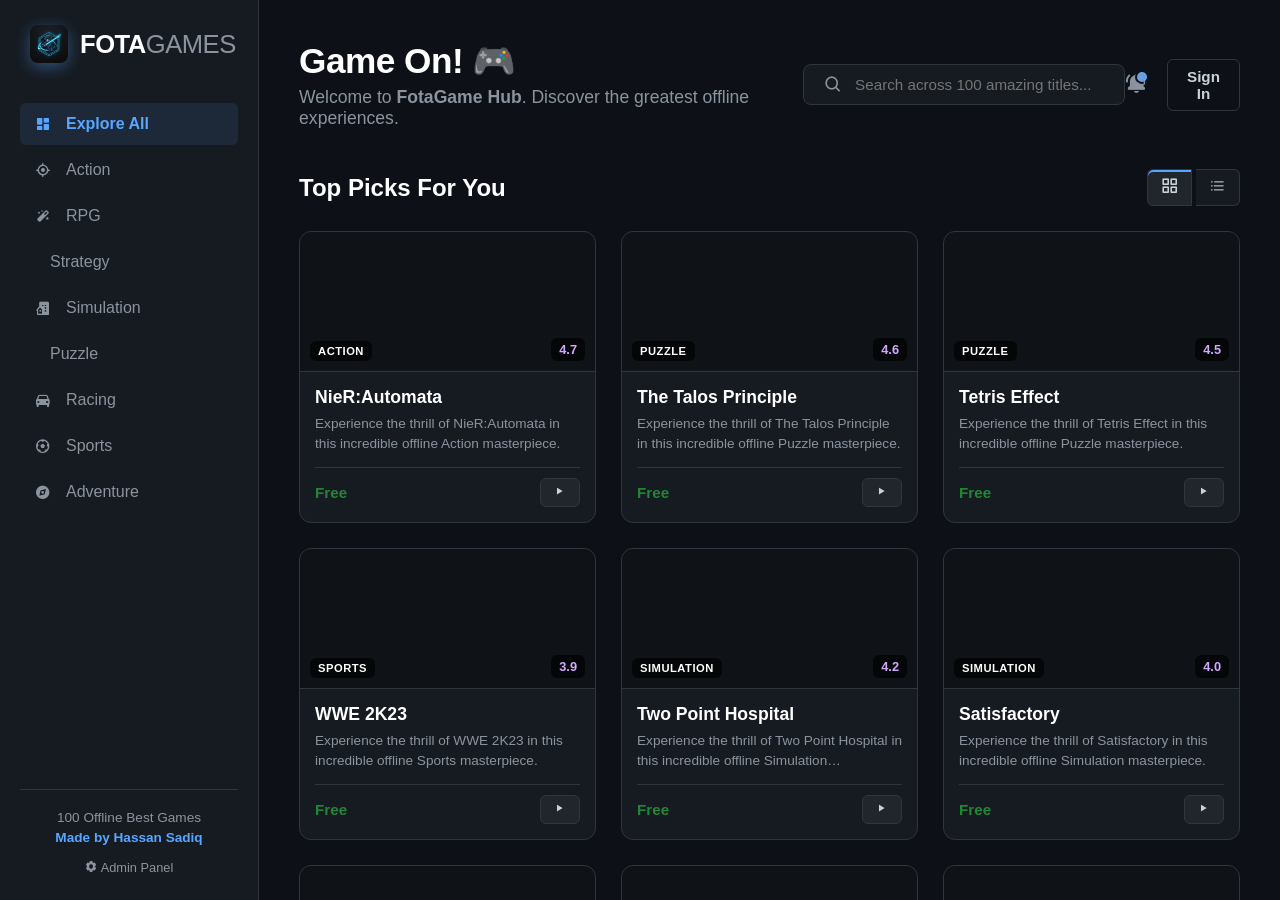
==== index.html @ 3e4408db "Add files via upload" ====
<!DOCTYPE html>
<html lang="en">
<head>
    <meta charset="UTF-8">
    <meta name="viewport" content="width=device-width, initial-scale=1.0">
    <title>FotaGame Hub - Top Offline Games</title>
    <meta name="description" content="Discover the best 100 offline games across all categories in the visually stunning FotaGame Hub.">
    <!-- Google Fonts for Modern Typography -->
    <link href="https://fonts.googleapis.com/css2?family=Outfit:wght@300;400;600;800&family=Space+Grotesk:wght@500;700&display=swap" rel="stylesheet">
    <!-- Boxicons for modern icons -->
    <link href='https://unpkg.com/boxicons@2.1.4/css/boxicons.min.css' rel='stylesheet'>
    <!-- Custom CSS -->
    <link rel="stylesheet" href="styles.css">
    <!-- Google Identity Services -->
    <script src="https://accounts.google.com/gsi/client" async defer></script>
</head>
<body>

    <!-- Removed dynamic neon background elements for professional clean theme -->

    <!-- Sidebar Navigation -->
    <nav class="sidebar">
        <div class="logo">
            <div class="pro-logo-icon" style="padding: 0; background: transparent; box-shadow: 0 4px 15px rgba(88, 166, 255, 0.4);">
                <img src="anime-logo.png" alt="Anime Logo" style="width: 100%; height: 100%; object-fit: cover; border-radius: 8px;">
            </div>
            <div class="logo-text">FOTA<span>GAMES</span></div>
        </div>
        <ul class="nav-links">
            <li class="active" data-filter="all">
                <i class='bx bxs-dashboard'></i>
                <span>Explore All</span>
            </li>
            <li data-filter="Action">
                <i class='bx bx-target-lock'></i>
                <span>Action</span>
            </li>
            <li data-filter="RPG">
                <i class='bx bxs-magic-wand'></i>
                <span>RPG</span>
            </li>
            <li data-filter="Strategy">
                <i class='bx bx-chess'></i>
                <span>Strategy</span>
            </li>
            <li data-filter="Simulation">
                <i class='bx bxs-building-house'></i>
                <span>Simulation</span>
            </li>
            <li data-filter="Puzzle">
                <i class='bx bxs-puzzle'></i>
                <span>Puzzle</span>
            </li>
            <li data-filter="Racing">
                <i class='bx bxs-car'></i>
                <span>Racing</span>
            </li>
            <li data-filter="Sports">
                <i class='bx bx-football'></i>
                <span>Sports</span>
            </li>
            <li data-filter="Adventure">
                <i class='bx bxs-compass'></i>
                <span>Adventure</span>
            </li>
        </ul>
        <div class="sidebar-footer">
            <p>100 Offline Best Games</p>
            <p style="margin-top: 5px; font-weight: 600; color: var(--primary-color);">Made by Hassan Sadiq</p>
            <a href="admin.html" style="display: inline-block; margin-top: 15px; color: var(--text-secondary); text-decoration: none; font-size: 0.8rem; transition: color 0.2s;"><i class='bx bxs-cog'></i> Admin Panel</a>
        </div>
    </nav>

    <!-- Main Content Area -->
    <main class="main-content">
        <!-- Top Header Container -->
        <header class="top-header">
            <div class="welcome-text">
                <h1>Game On! 🎮</h1>
                <p>Welcome to <strong>FotaGame Hub</strong>. Discover the greatest offline experiences.</p>
            </div>
            
            <div class="search-bar">
                <i class='bx bx-search'></i>
                <input type="text" id="searchInput" placeholder="Search across 100 amazing titles...">
            </div>
            
            <div class="user-profile">
                <!-- Notifications -->
                <div class="notification" id="notifBtn">
                    <i class='bx bxs-bell-ring'></i>
                    <span class="badge" id="notifBadge">3</span>
                    
                    <!-- Notification Dropdown -->
                    <div class="notif-dropdown hidden" id="notifDropdown">
                        <div class="notif-header">
                            <h4>Notifications</h4>
                            <span class="mark-read" id="markReadBtn">Mark all as read</span>
                        </div>
                        <ul class="notif-list">
                            <li>
                                <div class="notif-icon" style="background: rgba(88, 166, 255, 0.2); color: var(--primary-color)"><i class='bx bx-gift'></i></div>
                                <div class="notif-text">
                                    <p><strong>Welcome!</strong> Claim your free daily reward.</p>
                                    <span>Just now</span>
                                </div>
                            </li>
                            <li>
                                <div class="notif-icon" style="background: rgba(35, 134, 54, 0.2); color: var(--accent-color)"><i class='bx bx-joystick'></i></div>
                                <div class="notif-text">
                                    <p><strong>New Games Added</strong> Check out the Racing category!</p>
                                    <span>2 hours ago</span>
                                </div>
                            </li>
                            <li>
                                <div class="notif-icon" style="background: rgba(248, 81, 73, 0.2); color: #f85149"><i class='bx bx-error-alt'></i></div>
                                <div class="notif-text">
                                    <p><strong>Server Maintenance</strong> Scheduled for tomorrow at 2 AM.</p>
                                    <span>1 day ago</span>
                                </div>
                            </li>
                        </ul>
                    </div>
                </div>
                
                <!-- Auth Container -->
                <div class="auth-container" id="authContainer">
                    <button class="login-trigger-btn" id="headerLoginBtn">Sign In</button>
                    <div class="avatar hidden" id="userAvatar">
                        <img src="https://ui-avatars.com/api/?name=Hassan+Sadiq&background=58a6ff&color=fff" alt="User Profile">
                    </div>
                </div>
            </div>
        </header>

        <!-- Dynamic Content Grid -->
        <section class="games-section">
            <div class="section-header">
                <h2 id="categoryTitle">Top Picks For You</h2>
                <div class="view-options">
                    <button class="active"><i class='bx bx-grid-alt'></i></button>
                    <button><i class='bx bx-list-ul'></i></button>
                </div>
            </div>
            
            <div class="games-grid" id="gamesGrid">
                <!-- Game Cards will be injected here via JavaScript -->
            </div>
            
            <div class="no-results hidden" id="noResultsMsg">
                <i class='bx bx-ghost'></i>
                <h3>No games found</h3>
                <p>Try searching for a different title or category.</p>
            </div>
        </section>
    </main>

    <!-- Game Player Modal -->
    <div class="player-modal hidden" id="playerModal">
        <div class="player-content">
            <button class="close-modal" id="closeModal"><i class='bx bx-x'></i></button>
            
            <div class="game-screen" id="gameScreen">
                <!-- Loading State -->
                <div class="loading-state" id="loadingState">
                    <div class="loader"></div>
                    <h2 id="loadingTitle" style="color: white; margin-bottom: 10px;">Launching Game...</h2>
                    <div class="progress-bar">
                        <div class="progress" id="loadingProgress"></div>
                    </div>
                    <p id="loadingStatus">Connecting to local server...</p>
                </div>
                
                <!-- "Playing" State (Real Game Iframe) -->
                <div class="playing-state hidden" id="playingState" style="width: 100%; height: 100%; padding: 0;">
                    <iframe id="gameIframe" src="" width="100%" height="100%" frameborder="0" scrolling="no" allowfullscreen></iframe>
                </div>
            </div>
            
            <div class="player-sidebar">
                <img src="" alt="Game Icon" id="playerGameIcon" class="player-game-icon">
                <h3 id="playerSidebarTitle">Game Title</h3>
                <span class="category-tag" id="playerSidebarCat">Category</span>
                <div class="player-stats">
                    <div class="stat">
                        <i class='bx bxs-time'></i>
                        <span>Time Played: <br><strong>0h 0m</strong></span>
                    </div>
                    <div class="stat">
                        <i class='bx bxs-star'></i>
                        <span>Rating: <br><strong id="playerSidebarRating">5.0</strong></span>
                    </div>
                </div>
                <div class="player-actions">
                    <button class="btn-primary" id="restartBtn"><i class='bx bx-refresh'></i> Restart</button>
                    <button class="btn-secondary"><i class='bx bx-cog'></i> Settings</button>
                </div>
            </div>
        </div>
    </div>

    <!-- Login Modal -->
    <div class="login-modal hidden" id="loginModal">
        <div class="login-content">
            <button class="close-modal" id="closeLoginModal"><i class='bx bx-x'></i></button>
            <div class="login-header">
                <i class='bx bxs-user-circle' style="font-size: 4rem; color: var(--primary-color); margin-bottom: 10px;"></i>
                <h2>Sign In Required</h2>
                <p>You must be logged in to play games.</p>
            </div>
            <div class="login-body" style="display: flex; justify-content: center;">
                <div id="g_id_onload"
                     data-client_id="5281733740-ov9udon2lugdbhleremk98cupr7l3v9i.apps.googleusercontent.com"
                     data-context="signin"
                     data-ux_mode="popup"
                     data-callback="handleCredentialResponse"
                     data-auto_prompt="false">
                </div>
                <!-- Official Google Sign-In Button -->
                <div class="g_id_signin"
                     data-type="standard"
                     data-shape="rectangular"
                     data-theme="outline"
                     data-text="signin_with"
                     data-size="large"
                     data-logo_alignment="left">
                </div>
            </div>
            <p class="login-footer">By signing in, I agree to the Terms of Service & Privacy Policy.</p>
        </div>
    </div>

    <!-- Custom Scripts -->
    <script src="script.js"></script>
</body>
</html>
---- styles.css ----
/* Premium Professional Theme */
:root {
    --bg-color: #0d1117; /* GitHub Dark Mode style */
    --surface-color: #161b22;
    --surface-highlight: #21262d;
    --primary-color: #58a6ff; /* Professional crisp blue */
    --accent-color: #238636; /* Clean green for interactions */
    --text-primary: #c9d1d9;
    --text-secondary: #8b949e;
    --border-color: #30363d;
    
    --font-heading: -apple-system, BlinkMacSystemFont, "Segoe UI", Helvetica, Arial, sans-serif, "Apple Color Emoji", "Segoe UI Emoji";
    --font-body: -apple-system, BlinkMacSystemFont, "Segoe UI", Helvetica, Arial, sans-serif;
    
    --transition: all 0.2s ease-in-out;
}

* {
    margin: 0;
    padding: 0;
    box-sizing: border-box;
}

body {
    background-color: var(--bg-color);
    color: var(--text-primary);
    font-family: var(--font-body);
    display: flex;
    min-height: 100vh;
    overflow-x: hidden;
}

/* Sidebar Styling */
.sidebar {
    width: 280px;
    background: var(--surface-color);
    border-right: 1px solid var(--border-color);
    height: 100vh;
    position: sticky;
    top: 0;
    display: flex;
    flex-direction: column;
    padding: 25px 20px;
}

/* Professional Typography Logo */
.logo {
    display: flex;
    align-items: center;
    gap: 12px;
    margin-bottom: 40px;
    padding-left: 10px;
}

.pro-logo-icon {
    width: 38px;
    height: 38px;
    background: linear-gradient(135deg, var(--primary-color), #3168b5);
    border-radius: 10px;
    display: flex;
    align-items: center;
    justify-content: center;
    color: white;
    font-size: 1.4rem;
    box-shadow: 0 4px 15px rgba(88, 166, 255, 0.2);
    animation: floatIcon 3s ease-in-out infinite;
}

@keyframes floatIcon {
    0% { transform: translateY(0) rotate(0deg); }
    50% { transform: translateY(-5px) rotate(5deg); }
    100% { transform: translateY(0) rotate(0deg); }
}

.logo-text {
    font-family: var(--font-heading);
    font-size: 1.6rem;
    font-weight: 800;
    color: #ffffff;
    letter-spacing: -0.5px;
}

.logo-text span {
    color: var(--text-secondary);
    font-weight: 400;
}

/* Nav Links */
.nav-links {
    list-style: none;
    flex-grow: 1;
}

.nav-links li {
    display: flex;
    align-items: center;
    gap: 15px;
    padding: 12px 15px;
    margin-bottom: 4px;
    border-radius: 6px;
    color: var(--text-secondary);
    font-weight: 500;
    cursor: pointer;
    transition: var(--transition);
}

.nav-links li:hover {
    color: var(--text-primary);
    background: var(--surface-highlight);
}

.nav-links li.active {
    background: rgba(88, 166, 255, 0.1);
    color: var(--primary-color);
    font-weight: 600;
}

.sidebar-footer {
    text-align: center;
    padding-top: 20px;
    border-top: 1px solid var(--border-color);
    color: var(--text-secondary);
    font-size: 0.85rem;
}

/* Main Content Area */
.main-content {
    flex-grow: 1;
    padding: 40px;
    overflow-y: auto;
    height: 100vh;
}

/* Header */
.top-header {
    display: flex;
    justify-content: space-between;
    align-items: center;
    margin-bottom: 40px;
}

.welcome-text h1 {
    font-family: var(--font-heading);
    font-size: 2.2rem;
    font-weight: 700;
    color: #ffffff;
    letter-spacing: -0.5px;
}

.welcome-text p {
    color: var(--text-secondary);
    font-size: 1.1rem;
    margin-top: 5px;
}

.search-bar {
    display: flex;
    align-items: center;
    background: var(--surface-color);
    border: 1px solid var(--border-color);
    border-radius: 8px;
    padding: 10px 20px;
    width: 350px;
    transition: var(--transition);
}

.search-bar:focus-within {
    border-color: var(--primary-color);
    box-shadow: 0 0 0 3px rgba(88, 166, 255, 0.15);
}

.search-bar i {
    color: var(--text-secondary);
    font-size: 1.2rem;
    margin-right: 12px;
}

.search-bar input {
    background: transparent;
    border: none;
    color: var(--text-primary);
    font-family: var(--font-body);
    font-size: 0.95rem;
    width: 100%;
    outline: none;
}

.user-profile {
    display: flex;
    align-items: center;
    gap: 20px;
}

.notification {
    position: relative;
    cursor: pointer;
    color: var(--text-secondary);
}

.notification:hover {
    color: var(--text-primary);
}

.notification i {
    font-size: 1.4rem;
}

.badge {
    position: absolute;
    top: -2px;
    right: -2px;
    background: var(--primary-color);
    border: 2px solid var(--bg-color);
    border-radius: 50%;
    width: 14px;
    height: 14px;
}

.avatar img {
    width: 40px;
    height: 40px;
    border-radius: 50%;
    cursor: pointer;
}

.auth-container {
    display: flex;
    align-items: center;
}

.login-trigger-btn {
    background: transparent;
    border: 1px solid var(--border-color);
    color: var(--text-primary);
    padding: 8px 16px;
    border-radius: 6px;
    font-size: 0.95rem;
    font-weight: 600;
    cursor: pointer;
    transition: var(--transition);
}

.login-trigger-btn:hover {
    background: var(--surface-highlight);
    border-color: var(--text-secondary);
}

.avatar.hidden, .login-trigger-btn.hidden {
    display: none;
}

/* Notification Dropdown */
.notif-dropdown {
    position: absolute;
    top: 45px;
    right: -10px;
    width: 320px;
    background: var(--surface-color);
    border: 1px solid var(--border-color);
    border-radius: 8px;
    box-shadow: 0 10px 30px rgba(0,0,0,0.5);
    z-index: 100;
    cursor: default;
    opacity: 0;
    visibility: hidden;
    transform: translateY(10px);
    transition: var(--transition);
}

.notif-dropdown.show {
    opacity: 1;
    visibility: visible;
    transform: translateY(0);
}

.notif-header {
    display: flex;
    justify-content: space-between;
    align-items: center;
    padding: 15px;
    border-bottom: 1px solid var(--border-color);
}

.notif-header h4 {
    color: #ffffff;
    font-size: 1rem;
}

.mark-read {
    color: var(--primary-color);
    font-size: 0.8rem;
    cursor: pointer;
    transition: var(--transition);
}

.mark-read:hover {
    text-decoration: underline;
}

.notif-list {
    list-style: none;
    max-height: 300px;
    overflow-y: auto;
}

.notif-list li {
    display: flex;
    padding: 15px;
    border-bottom: 1px solid var(--border-color);
    gap: 15px;
    transition: var(--transition);
}

.notif-list li:last-child {
    border-bottom: none;
}

.notif-list li:hover {
    background: var(--surface-highlight);
}

.notif-icon {
    width: 35px;
    height: 35px;
    border-radius: 50%;
    display: flex;
    align-items: center;
    justify-content: center;
    font-size: 1.2rem;
    flex-shrink: 0;
}

.notif-text p {
    font-size: 0.85rem;
    color: var(--text-primary);
    line-height: 1.4;
    margin-bottom: 5px;
}

.notif-text strong {
    color: #ffffff;
}

.notif-text span {
    font-size: 0.75rem;
    color: var(--text-secondary);
}

/* Games Section */
.section-header {
    display: flex;
    justify-content: space-between;
    align-items: center;
    margin-bottom: 25px;
}

.section-header h2 {
    font-family: var(--font-heading);
    font-size: 1.5rem;
    color: #ffffff;
    font-weight: 600;
}

.view-options button {
    background: var(--surface-color);
    border: 1px solid var(--border-color);
    color: var(--text-secondary);
    font-size: 1.2rem;
    padding: 6px 12px;
    cursor: pointer;
    transition: var(--transition);
}

.view-options button:first-child {
    border-radius: 6px 0 0 6px;
}

.view-options button:last-child {
    border-left: none;
    border-radius: 0 6px 6px 0;
}

.view-options button:hover {
    background: var(--surface-highlight);
}

.view-options button.active {
    background: var(--surface-highlight);
    color: var(--text-primary);
    box-shadow: inset 0 2px 0 var(--primary-color);
}

/* Game Grid Structure */
.games-grid {
    display: grid;
    grid-template-columns: repeat(auto-fill, minmax(240px, 1fr));
    gap: 25px;
    padding-bottom: 50px;
    transition: var(--transition);
}

/* List View Override */
.games-grid.list-view {
    grid-template-columns: 1fr;
}

.games-grid.list-view .game-card {
    display: flex;
    flex-direction: row;
    align-items: center;
    height: 120px;
}

.games-grid.list-view .card-image {
    width: 200px;
    height: 100%;
    flex-shrink: 0;
    border-bottom: none;
    border-right: 1px solid var(--border-color);
}

.games-grid.list-view .card-content {
    flex-grow: 1;
    display: flex;
    flex-direction: column;
    justify-content: center;
    padding: 0 25px;
}

.games-grid.list-view .card-desc {
    line-clamp: 2;
    -webkit-line-clamp: 2;
    margin-bottom: 0;
}

.games-grid.list-view .card-title {
    font-size: 1.3rem;
}

/* Professional Game Card */
.game-card {
    background: var(--surface-color);
    border: 1px solid var(--border-color);
    border-radius: 12px;
    overflow: hidden;
    transition: var(--transition);
    cursor: pointer;
}

.game-card:hover {
    transform: translateY(-4px);
    border-color: #8b949e;
    box-shadow: 0 8px 24px rgba(0, 0, 0, 0.2);
}

.card-image {
    width: 100%;
    height: 140px;
    position: relative;
    background-size: cover;
    background-position: center;
    border-bottom: 1px solid var(--border-color);
}

.card-image::after {
    content: '';
    position: absolute;
    top: 0;
    left: 0;
    width: 100%;
    height: 100%;
    background: rgba(0,0,0,0.3);
    transition: var(--transition);
}

.game-card:hover .card-image::after {
    background: rgba(0,0,0,0.6);
}

.card-image i {
    position: absolute;
    top: 50%;
    left: 50%;
    transform: translate(-50%, -50%) scale(0.5);
    font-size: 3rem;
    color: white;
    opacity: 0;
    z-index: 5;
    transition: all 0.4s cubic-bezier(0.175, 0.885, 0.32, 1.275);
    filter: drop-shadow(0 0 10px var(--primary-color));
}

.game-card:hover .card-image i {
    opacity: 1;
    transform: translate(-50%, -50%) scale(1);
    animation: pulseIcon 1.5s infinite;
}

@keyframes pulseIcon {
    0% { filter: drop-shadow(0 0 5px var(--primary-color)); }
    50% { filter: drop-shadow(0 0 20px #fff); }
    100% { filter: drop-shadow(0 0 5px var(--primary-color)); }
}

.card-overlay {
    position: absolute;
    bottom: 10px;
    left: 10px;
    right: 10px;
    display: flex;
    justify-content: space-between;
    align-items: flex-end;
    z-index: 3;
}

.rating {
    display: flex;
    align-items: center;
    gap: 4px;
    background: rgba(0,0,0,0.7);
    padding: 4px 8px;
    border-radius: 6px;
    color: #d2a8ff; /* Solid accent color instead of neon gold */
    font-size: 0.8rem;
    font-weight: 600;
}

.category-tag {
    background: rgba(0,0,0,0.7);
    padding: 4px 8px;
    border-radius: 6px;
    font-size: 0.7rem;
    font-weight: 600;
    letter-spacing: 0.5px;
    text-transform: uppercase;
    color: white;
}

.card-content {
    padding: 15px;
}

.card-title {
    font-family: var(--font-heading);
    font-size: 1.1rem;
    font-weight: 600;
    color: #ffffff;
    margin-bottom: 6px;
    white-space: nowrap;
    overflow: hidden;
    text-overflow: ellipsis;
}

.card-desc {
    font-size: 0.85rem;
    color: var(--text-secondary);
    line-height: 1.5;
    display: -webkit-box;
    -webkit-line-clamp: 2;
    line-clamp: 2;
    -webkit-box-orient: vertical;
    overflow: hidden;
    margin-bottom: 12px;
}

.card-footer {
    display: flex;
    justify-content: space-between;
    align-items: center;
    padding-top: 10px;
    border-top: 1px solid var(--border-color);
}

.price {
    font-weight: 600;
    color: var(--accent-color);
    font-size: 0.95rem;
}

.play-btn {
    background: var(--surface-highlight);
    border: 1px solid var(--border-color);
    color: var(--text-primary);
    padding: 6px 12px;
    border-radius: 6px;
    font-size: 0.85rem;
    font-weight: 600;
    cursor: pointer;
    transition: var(--transition);
}

.game-card:hover .play-btn {
    background: var(--primary-color);
    border-color: var(--primary-color);
    color: #ffffff;
}

/* Modal Styling - Professional */
.player-modal {
    position: fixed;
    top: 0;
    left: 0;
    width: 100vw;
    height: 100vh;
    background: rgba(0, 0, 0, 0.75);
    backdrop-filter: blur(8px);
    z-index: 1000;
    display: flex;
    align-items: center;
    justify-content: center;
    opacity: 0;
    visibility: hidden;
    transition: var(--transition);
}

.player-modal:not(.hidden) {
    opacity: 1;
    visibility: visible;
}

.player-content {
    width: 95vw;
    height: 90vh;
    background: var(--bg-color);
    border: 1px solid var(--border-color);
    border-radius: 12px;
    display: flex;
    overflow: hidden;
    box-shadow: 0 20px 40px rgba(0,0,0,0.5);
    transform: scale(0.98);
    transition: var(--transition);
}

.player-modal:not(.hidden) .player-content {
    transform: scale(1);
}

.close-modal {
    position: absolute;
    top: 15px;
    right: 20px;
    background: var(--surface-highlight);
    border: 1px solid var(--border-color);
    color: var(--text-secondary);
    width: 36px;
    height: 36px;
    border-radius: 6px;
    font-size: 1.2rem;
    cursor: pointer;
    z-index: 1001;
    transition: var(--transition);
    display: flex;
    align-items: center;
    justify-content: center;
}

.close-modal:hover {
    background: #f85149;
    color: white;
    border-color: #f85149;
}

.game-screen {
    flex-grow: 1;
    background: #000;
    position: relative;
    display: flex;
    align-items: center;
    justify-content: center;
}

.loading-state {
    text-align: center;
    width: 100%;
}

.loading-state.hidden, .playing-state.hidden {
    display: none;
}

.loader {
    width: 48px;
    height: 48px;
    border: 3px solid var(--border-color);
    border-top: 3px solid var(--primary-color);
    border-radius: 50%;
    margin: 0 auto 20px;
    animation: spin 1s linear infinite;
}

@keyframes spin {
    0% { transform: rotate(0deg); }
    100% { transform: rotate(360deg); }
}

.progress-bar {
    width: 300px;
    height: 6px;
    background: var(--border-color);
    border-radius: 3px;
    margin: 20px auto;
    overflow: hidden;
}

.progress {
    width: 0%;
    height: 100%;
    background: var(--primary-color);
    transition: width 0.3s ease;
}

#loadingTitle {
    font-family: var(--font-heading);
    color: #ffffff;
    font-weight: 600;
    font-size: 1.5rem;
    margin-bottom: 10px;
}

#loadingStatus {
    color: var(--text-secondary);
    font-size: 0.9rem;
}

.player-sidebar {
    width: 300px;
    background: var(--surface-color);
    border-left: 1px solid var(--border-color);
    padding: 30px 20px;
    display: flex;
    flex-direction: column;
}

.player-game-icon {
    width: 100%;
    height: 150px;
    object-fit: cover;
    border-radius: 8px;
    margin-bottom: 20px;
    border: 1px solid var(--border-color);
}

.player-stats {
    display: grid;
    grid-template-columns: 1fr 1fr;
    gap: 15px;
    margin: 25px 0;
}

.stat {
    background: var(--surface-highlight);
    border: 1px solid var(--border-color);
    padding: 12px;
    border-radius: 8px;
    display: flex;
    flex-direction: column;
    gap: 5px;
}

.stat i {
    color: var(--text-secondary);
    font-size: 1.2rem;
}

.stat span {
    font-size: 0.75rem;
    color: var(--text-secondary);
}

.stat strong {
    color: #ffffff;
    font-size: 1rem;
}

.player-actions {
    margin-top: auto;
    display: flex;
    flex-direction: column;
    gap: 10px;
}

.btn-primary, .btn-secondary {
    padding: 12px;
    border-radius: 6px;
    font-family: var(--font-heading);
    font-size: 0.95rem;
    font-weight: 600;
    cursor: pointer;
    display: flex;
    align-items: center;
    justify-content: center;
    gap: 8px;
    transition: var(--transition);
}

.btn-primary {
    background: var(--accent-color);
    border: 1px solid rgba(255,255,255,0.1);
    color: white;
}

.btn-primary:hover {
    background: #2ea043;
}

.btn-secondary {
    background: var(--surface-highlight);
    border: 1px solid var(--border-color);
    color: var(--text-primary);
}

.btn-secondary:hover {
    background: #30363d;
}

.login-modal {
    position: fixed;
    top: 0;
    left: 0;
    width: 100vw;
    height: 100vh;
    background: rgba(0, 0, 0, 0.75);
    backdrop-filter: blur(8px);
    z-index: 2000;
    display: flex;
    align-items: center;
    justify-content: center;
    opacity: 0;
    visibility: hidden;
    transition: var(--transition);
}

.login-modal:not(.hidden) {
    opacity: 1;
    visibility: visible;
}

.login-content {
    width: 400px;
    background: var(--surface-color);
    border: 1px solid var(--border-color);
    border-radius: 12px;
    padding: 40px 30px;
    text-align: center;
    position: relative;
    box-shadow: 0 20px 40px rgba(0,0,0,0.5);
    transform: scale(0.95);
    transition: var(--transition);
}

.login-modal:not(.hidden) .login-content {
    transform: scale(1);
}

.login-header h2 {
    color: white;
    font-family: var(--font-heading);
    margin-bottom: 10px;
}

.login-header p {
    color: var(--text-secondary);
    font-size: 0.95rem;
    margin-bottom: 30px;
}

.google-login-btn {
    width: 100%;
    background: #ffffff;
    border: 1px solid #d1d5db;
    color: #374151;
    padding: 12px;
    border-radius: 6px;
    font-size: 1rem;
    font-weight: 600;
    display: flex;
    align-items: center;
    justify-content: center;
    gap: 12px;
    cursor: pointer;
    transition: var(--transition);
}

.google-login-btn img {
    width: 24px;
    height: 24px;
}

.google-login-btn:hover {
    background: #f3f4f6;
    transform: translateY(-2px);
    box-shadow: 0 4px 6px rgba(0,0,0,0.1);
}

.login-footer {
    margin-top: 30px;
    font-size: 0.75rem;
    color: var(--text-secondary);
}

/* No Results Message */
.no-results {
    grid-column: 1 / -1;
    text-align: center;
    padding: 50px 0;
}

.no-results.hidden {
    display: none;
}

.no-results i {
    font-size: 4rem;
    color: var(--border-color);
    margin-bottom: 15px;
}

.no-results h3 {
    font-family: var(--font-heading);
    font-size: 1.5rem;
    color: #ffffff;
    margin-bottom: 8px;
}

/* Responsive Design */
@media (max-width: 1024px) {
    .main-content {
        padding: 20px;
    }
    .search-bar {
        width: 250px;
    }
}

@media (max-width: 768px) {
    body {
        flex-direction: column;
    }
    .sidebar {
        width: 100%;
        height: auto;
        padding: 15px;
        flex-direction: row;
        align-items: center;
        justify-content: space-between;
        z-index: 100;
    }
    .logo {
        margin-bottom: 0;
    }
    .nav-links, .sidebar-footer {
        display: none;
    }
    .top-header {
        flex-direction: column;
        align-items: flex-start;
        gap: 15px;
    }
    .search-bar {
        width: 100%;
    }
    .player-content {
        flex-direction: column;
    }
    .player-sidebar {
        width: 100%;
        height: 40%;
        overflow-y: auto;
    }
    .game-screen {
        height: 60%;
    }
}
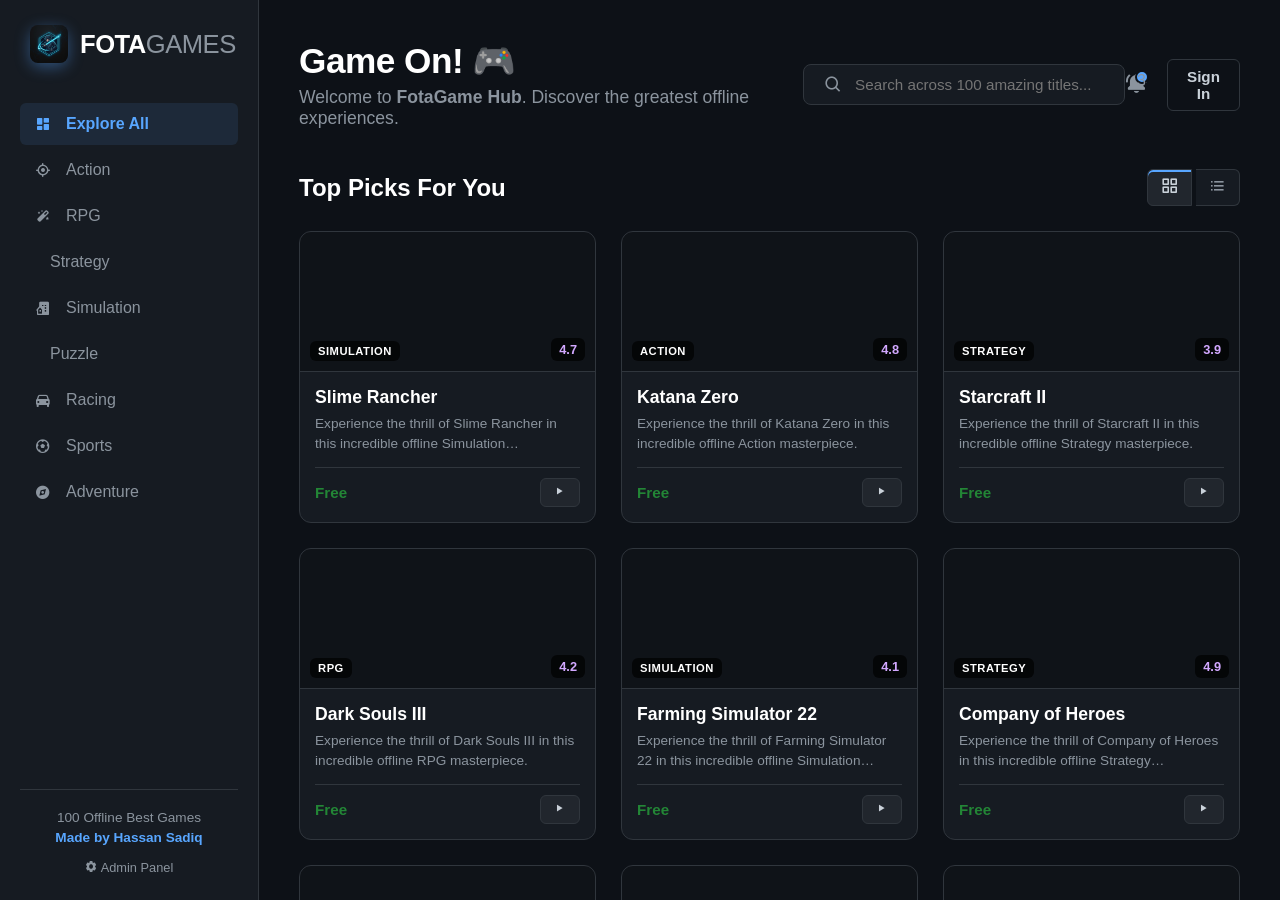
==== commit 38f2582f: "Add files via upload" ====
--- a/index.html
+++ b/index.html
@@ -210,7 +210,7 @@
             </div>
             <div class="login-body" style="display: flex; justify-content: center;">
                 <div id="g_id_onload"
-                     data-client_id="5281733740-ov9udon2lugdbhleremk98cupr7l3v9i.apps.googleusercontent.com"
+                     data-client_id="5281733740-hpb9oc53ha77vlnei8ueaia4ksc522c9.apps.googleusercontent.com"
                      data-context="signin"
                      data-ux_mode="popup"
                      data-callback="handleCredentialResponse"
